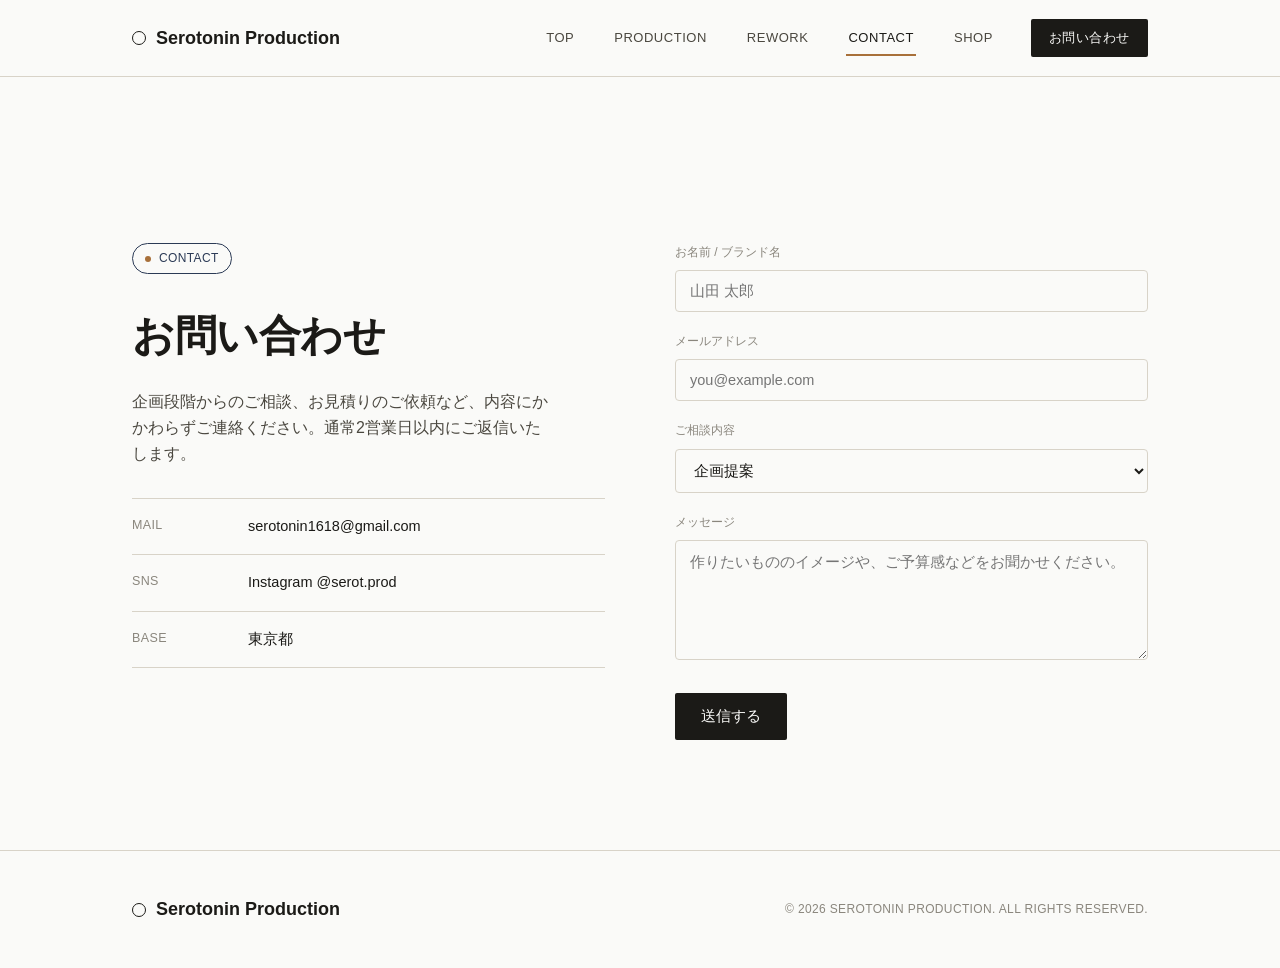
==== contact.html @ 428d6d1c "Add files via upload" ====
<!DOCTYPE html>
<html lang="ja">
<head>
<meta charset="UTF-8">
<meta name="viewport" content="width=device-width, initial-scale=1.0">
<title>CONTACT | Serotonin Production</title>
<link rel="stylesheet" href="style.css">
</head>
<body>

<header>
  <nav class="wrap">
    <a href="index.html" class="logo"><span class="hole"></span>Serotonin Production</a>
    <div class="navlinks">
      <a href="index.html">TOP</a>
      <a href="production.html">PRODUCTION</a>
      <a href="rework.html">REWORK</a>
      <a href="contact.html" class="active">CONTACT</a>
      <a href="shop.html">SHOP</a>
      <a href="contact.html" class="cta">お問い合わせ</a>
    </div>
  </nav>
</header>

<main>

  <section style="padding-bottom:110px;">
    <div class="wrap contact-grid">
      <div>
        <span class="eyebrow mono">CONTACT</span>
        <h2>お問い合わせ</h2>
        <p>企画段階からのご相談、お見積りのご依頼など、内容にかかわらずご連絡ください。通常2営業日以内にご返信いたします。</p>

        <div class="info-row"><span class="mono">MAIL</span><span>serotonin1618@gmail.com</span></div>
        <div class="info-row"><span class="mono">SNS</span><span>Instagram @serot.prod</span></div>
        <div class="info-row"><span class="mono">BASE</span><span>東京都</span></div>
      </div>

      <form action="https://formsubmit.co/serotonin1618@gmail.com" method="POST">
        <input type="hidden" name="_subject" value="【HPより】お問い合わせがありました">
        <input type="hidden" name="_template" value="table">
        <input type="hidden" name="_captcha" value="false">
        <input type="hidden" name="_next" value="thanks.html">
        <input type="text" name="_honey" style="display:none">

        <div class="field">
          <label>お名前 / ブランド名</label>
          <input type="text" name="お名前" placeholder="山田 太郎" required>
        </div>
        <div class="field">
          <label>メールアドレス</label>
          <input type="email" name="メールアドレス" placeholder="you@example.com" required>
        </div>
        <div class="field">
          <label>ご相談内容</label>
          <select name="ご相談内容">
            <option>企画提案</option>
            <option>デザイン</option>
            <option>加工</option>
            <option>生産進行管理</option>
            <option>フルパッケージ</option>
            <option>REWORK(個人の服のリメイク)</option>
            <option>まだ決まっていない</option>
          </select>
        </div>
        <div class="field">
          <label>メッセージ</label>
          <textarea name="メッセージ" placeholder="作りたいもののイメージや、ご予算感などをお聞かせください。"></textarea>
        </div>
        <button type="submit" class="btn btn-primary">送信する</button>
      </form>
    </div>
  </section>

</main>

<footer>
  <div class="wrap">
    <div class="logo"><span class="hole"></span>Serotonin Production</div>
    <span class="mono">© 2026 Serotonin Production. ALL RIGHTS RESERVED.</span>
  </div>
</footer>

</body>
</html>
---- style.css ----
:root{
    --paper:#FAFAF8;
    --paper-alt:#F1F0EB;
    --ink:#1B1A17;
    --ink-soft:#4A473F;
    --indigo:#2B3A55;
    --indigo-soft:#3F5276;
    --rust:#A8703A;
    --gray:#8A867D;
    --line:#D8D3C8;
    --radius:2px;
  }
  *{box-sizing:border-box;margin:0;padding:0;}
  html{scroll-behavior:smooth;}
  body{
    background:var(--paper);
    color:var(--ink);
    font-family:'Helvetica Neue',Helvetica,Arial,sans-serif;
    -webkit-font-smoothing:antialiased;
    line-height:1.6;
  }
  h1,h2,h3,.display{
    font-family:'Helvetica Neue',Helvetica,Arial,sans-serif;
    font-weight:700;
    letter-spacing:-0.01em;
  }
  .mono{
    font-family:'Helvetica Neue',Helvetica,Arial,sans-serif;
    font-weight:500;
    letter-spacing:0.03em;
    text-transform:uppercase;
    font-size:12px;
  }
  a{color:inherit;text-decoration:none;}
  .wrap{max-width:1080px;margin:0 auto;padding:0 32px;}

  /* ---------- NAV ---------- */
  header{
    position:sticky;top:0;z-index:50;
    background:rgba(250,250,248,0.92);
    backdrop-filter:blur(6px);
    border-bottom:1px solid var(--line);
  }
  nav.wrap{
    display:flex;align-items:center;justify-content:space-between;
    height:76px;
  }
  .logo{
    display:flex;align-items:center;gap:10px;
    font-family:'Helvetica Neue',Helvetica,Arial,sans-serif;
    font-weight:700;font-size:18px;
  }
  .logo .hole{
    width:14px;height:14px;border-radius:50%;
    border:1.5px solid var(--ink);
    background:var(--paper);
  }
  .logo-img{
    height:20px;width:auto;display:block;
  }
  .navlinks{display:flex;gap:36px;align-items:center;}
  .navlinks a{
    background:none;border:none;cursor:pointer;
    font-family:'Helvetica Neue',Helvetica,Arial,sans-serif;
    font-size:13px;letter-spacing:0.04em;
    color:var(--ink-soft);
    padding:6px 2px;position:relative;
  }
  .navlinks a.active{color:var(--ink);}
  .navlinks a.active::after{
    content:'';position:absolute;left:0;right:0;bottom:-2px;height:2px;background:var(--rust);
  }
  .navlinks .cta{
    background:var(--ink);color:var(--paper);
    padding:9px 18px;border-radius:var(--radius);
    font-weight:500;
  }

  /* ---------- PAGES ---------- */
  section{padding:96px 0;}
  .section-alt{background:var(--paper-alt);}

  /* ---------- HERO ---------- */
  .hero{padding:110px 0 90px;border-bottom:1px solid var(--line);position:relative;overflow:hidden;}
  .eyebrow{
    display:inline-flex;align-items:center;gap:8px;
    font-family:'Helvetica Neue',Helvetica,Arial,sans-serif;font-size:12px;
    color:var(--indigo);border:1px solid var(--indigo);
    padding:5px 12px;border-radius:20px;margin-bottom:28px;
  }
  .eyebrow::before{content:'';width:6px;height:6px;background:var(--rust);border-radius:50%;}
  .hero h1{
    font-size:clamp(36px,5.4vw,64px);
    font-weight:700;line-height:1.15;max-width:820px;
    margin-bottom:26px;
  }
  .hero h1 em{font-style:normal;color:var(--indigo);}
  .hero p.lead{
    font-size:18px;color:var(--ink-soft);max-width:520px;margin-bottom:40px;
  }
  .btnrow{display:flex;gap:16px;flex-wrap:wrap;}
  .btn{
    display:inline-block;padding:14px 26px;border-radius:var(--radius);
    font-weight:500;font-size:15px;transition:all .15s ease;
  }
  .btn-primary{background:var(--ink);color:var(--paper);}
  .btn-primary:hover{background:var(--indigo);}
  .btn-outline{border:1px solid var(--ink);color:var(--ink);}
  .btn-outline:hover{background:var(--ink);color:var(--paper);}

  /* ---------- SECTION HEADS ---------- */
  .sec-head{margin-bottom:56px;max-width:640px;}
  .sec-num{font-family:'Helvetica Neue',Helvetica,Arial,sans-serif;color:var(--rust);font-size:13px;margin-bottom:12px;display:block;}
  .sec-head h2{font-size:clamp(26px,3.4vw,38px);font-weight:700;}
  .sec-head p{color:var(--ink-soft);margin-top:14px;font-size:16px;}

  /* ---------- ABOUT (TOP) ---------- */
  .about-grid{display:grid;grid-template-columns:1.1fr 0.9fr;gap:64px;align-items:start;}
  .about-grid p{color:var(--ink-soft);margin-bottom:16px;font-size:16px;}
  .stat-list{border-top:1px solid var(--line);}
  .stat-row{
    display:flex;justify-content:space-between;padding:18px 0;
    border-bottom:1px solid var(--line);font-size:15px;
  }
  .stat-row span:first-child{color:var(--gray);font-family:'Helvetica Neue',Helvetica,Arial,sans-serif;font-size:13px;}
  .stat-row span:last-child{font-weight:500;}

  /* ---------- SERVICE CARDS (grid on TOP) ---------- */
  .card-grid{display:grid;grid-template-columns:repeat(3,1fr);gap:24px;}
  .service-card{
    background:var(--paper);border:1px solid var(--line);border-radius:6px;
    padding:28px 24px;position:relative;
    transition:border-color .15s ease, transform .15s ease;
  }
  .service-card:hover{border-color:var(--ink);transform:translateY(-3px);}
  .service-card .mono{font-size:12px;color:var(--rust);display:block;margin-bottom:14px;}
  .service-card h3{font-size:19px;margin-bottom:10px;font-weight:700;}
  .service-card p{font-size:14.5px;color:var(--ink-soft);}

  /* ---------- PROCESS (mono ticket style) ---------- */
  .process-list{border-top:1px solid var(--ink);}
  .process-item{
    display:grid;grid-template-columns:70px 1fr;gap:24px;
    padding:26px 0;border-bottom:1px solid var(--line);
  }
  .process-item .mono{color:var(--indigo);font-size:14px;padding-top:2px;}
  .process-item h4{font-size:17px;margin-bottom:6px;font-weight:700;}
  .process-item p{color:var(--ink-soft);font-size:14.5px;max-width:520px;}

  /* ---------- CTA BAND ---------- */
  .cta-band{
    background:var(--ink);color:var(--paper);text-align:center;
    padding:90px 0;
  }
  .cta-band h2{font-size:clamp(24px,3.6vw,36px);margin-bottom:20px;}
  .cta-band p{color:#C9C6BC;margin-bottom:34px;font-size:16px;}
  .cta-band .btn-primary{background:var(--paper);color:var(--ink);}
  .cta-band .btn-primary:hover{background:var(--rust);color:var(--paper);}

  /* ---------- SERVICE PAGE ---------- */
  .service-page-head{padding-top:70px;padding-bottom:20px;}
  .service-detail{
    display:grid;grid-template-columns:120px 1fr;gap:40px;
    padding:44px 0;border-bottom:1px solid var(--line);
  }
  .service-detail:first-of-type{border-top:1px solid var(--ink);}
  .sd-num{font-family:'Helvetica Neue',Helvetica,Arial,sans-serif;font-size:14px;color:var(--gray);}
  .sd-num .code{display:block;font-size:26px;color:var(--ink);margin-top:6px;font-weight:500;}
  .service-detail h3{font-size:23px;margin-bottom:14px;font-weight:700;}
  .service-detail .desc{color:var(--ink-soft);margin-bottom:18px;max-width:560px;}
  .bullet-list{list-style:none;}
  .bullet-list li{
    padding-left:20px;position:relative;font-size:14.5px;color:var(--ink-soft);
    margin-bottom:8px;
  }
  .bullet-list li::before{
    content:'';position:absolute;left:0;top:9px;width:8px;height:1.5px;background:var(--rust);
  }
  .scene{
    margin-top:18px;font-family:'Helvetica Neue',Helvetica,Arial,sans-serif;font-size:12.5px;
    color:var(--indigo);background:var(--paper-alt);
    display:inline-block;padding:8px 14px;border-radius:20px;
  }

  .fit-grid{display:grid;grid-template-columns:repeat(2,1fr);gap:16px;}
  .fit-item{
    border:1px solid var(--line);border-radius:6px;padding:20px;
    font-size:14.5px;color:var(--ink-soft);
    display:flex;gap:12px;align-items:flex-start;
  }
  .fit-item .mark{color:var(--rust);font-family:'Helvetica Neue',Helvetica,Arial,sans-serif;font-weight:500;}

  /* ---------- CONTACT PAGE ---------- */
  .contact-grid{display:grid;grid-template-columns:1fr 1fr;gap:70px;padding-top:70px;}
  .contact-grid h2{font-size:clamp(28px,3.8vw,42px);margin-bottom:20px;}
  .contact-grid > div:first-child p{color:var(--ink-soft);margin-bottom:32px;max-width:420px;}
  .info-row{display:flex;gap:16px;padding:16px 0;border-top:1px solid var(--line);font-size:14.5px;}
  .info-row:last-child{border-bottom:1px solid var(--line);}
  .info-row .mono{color:var(--gray);width:100px;flex-shrink:0;font-size:12.5px;}

  form{display:flex;flex-direction:column;gap:20px;}
  .field label{
    display:block;font-family:'Helvetica Neue',Helvetica,Arial,sans-serif;font-size:12px;
    color:var(--gray);margin-bottom:8px;
  }
  .field input,.field textarea,.field select{
    width:100%;border:1px solid var(--line);border-radius:4px;
    padding:12px 14px;font-family:'Helvetica Neue',Helvetica,Arial,sans-serif;font-size:14.5px;
    background:var(--paper);color:var(--ink);
  }
  .field input:focus,.field textarea:focus,.field select:focus{
    outline:none;border-color:var(--indigo);
  }
  .field textarea{min-height:120px;resize:vertical;}
  form .btn-primary{align-self:flex-start;border:none;cursor:pointer;margin-top:6px;}

  /* ---------- FOOTER ---------- */
  footer{border-top:1px solid var(--line);padding:44px 0;}
  footer .wrap{display:flex;justify-content:space-between;align-items:center;flex-wrap:wrap;gap:16px;}
  footer .mono{font-size:12px;color:var(--gray);}

  /* ---------- SHOP ---------- */
  .shop-grid{
    display:grid;grid-template-columns:repeat(3,1fr);gap:28px 24px;
  }
  .product-card{
    border:1px solid var(--line);border-radius:6px;overflow:hidden;
    background:var(--paper);transition:border-color .15s ease, transform .15s ease;
  }
  .product-card:hover{border-color:var(--ink);transform:translateY(-3px);}
  .product-card a{display:block;}
  .product-thumb{
    width:100%;aspect-ratio:1/1;overflow:hidden;background:var(--paper-alt);
  }
  .product-thumb img{width:100%;height:100%;object-fit:cover;display:block;}
  .product-info{padding:16px 18px 20px;}
  .product-info .mono{font-size:11px;color:var(--rust);margin-bottom:6px;display:block;}
  .product-info h3{font-size:16.5px;font-weight:700;margin-bottom:6px;}
  .product-info .spec{font-size:12.5px;color:var(--ink-soft);line-height:1.5;margin-bottom:10px;min-height:36px;}
  .product-info .price-row{display:flex;justify-content:space-between;align-items:center;}
  .product-info .price{font-size:15px;font-weight:700;}
  .product-info .stock{
    font-size:10.5px;color:var(--indigo);border:1px solid var(--indigo);
    padding:2px 8px;border-radius:10px;
  }
  .widget-grid{
    display:flex;flex-wrap:wrap;gap:24px;justify-content:flex-start;
  }
  .widget-card{
    border:1px solid var(--line);border-radius:6px;overflow:hidden;
    background:var(--paper-alt);transition:border-color .15s ease, transform .15s ease;
    line-height:0;
  }
  .widget-card:hover{border-color:var(--ink);transform:translateY(-3px);}
  .widget-card iframe{display:block;border:none;}

  @media(max-width:860px){
    .about-grid,.card-grid,.contact-grid,.fit-grid{grid-template-columns:1fr;}
    .navlinks{gap:18px;}
    section{padding:64px 0;}
    .service-detail{grid-template-columns:1fr;gap:14px;}
    .shop-grid{grid-template-columns:repeat(2,1fr);}
  }
  @media(max-width:520px){
    .shop-grid{grid-template-columns:1fr;}
  }
  @media (prefers-reduced-motion:reduce){
    .page{animation:none;}
    html{scroll-behavior:auto;}
  }
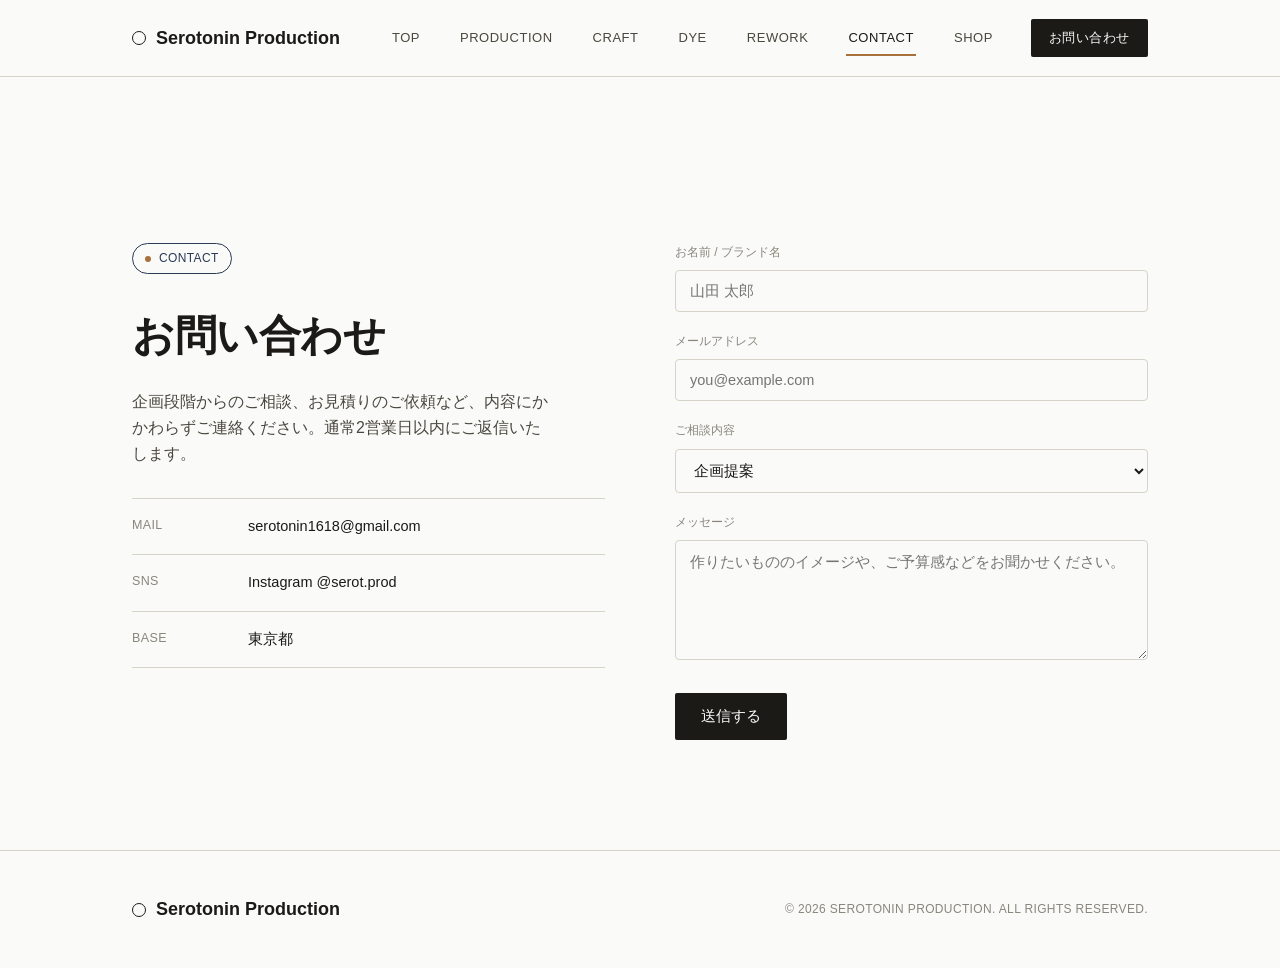
==== commit aec38d35: "Add files via upload" ====
--- a/contact.html
+++ b/contact.html
@@ -14,6 +14,8 @@
     <div class="navlinks">
       <a href="index.html">TOP</a>
       <a href="production.html">PRODUCTION</a>
+      <a href="craft.html">CRAFT</a>
+      <a href="dye.html">DYE</a>
       <a href="rework.html">REWORK</a>
       <a href="contact.html" class="active">CONTACT</a>
       <a href="shop.html">SHOP</a>
--- a/style.css
+++ b/style.css
@@ -112,6 +112,10 @@
   .sec-head{margin-bottom:56px;max-width:640px;}
   .sec-num{font-family:'Helvetica Neue',Helvetica,Arial,sans-serif;color:var(--rust);font-size:13px;margin-bottom:12px;display:block;}
   .sec-head h2{font-size:clamp(26px,3.4vw,38px);font-weight:700;}
+  .sec-head .jp-sub{
+    display:block;font-size:14px;font-weight:400;color:var(--gray);
+    margin-top:6px;letter-spacing:0.02em;
+  }
   .sec-head p{color:var(--ink-soft);margin-top:14px;font-size:16px;}
 
   /* ---------- ABOUT (TOP) ---------- */
@@ -183,6 +187,19 @@
   }
 
   .fit-grid{display:grid;grid-template-columns:repeat(2,1fr);gap:16px;}
+
+  /* ---------- CRAFT PORTFOLIO ---------- */
+  .craft-grid{display:grid;grid-template-columns:repeat(3,1fr);gap:20px;}
+  .craft-slot{
+    aspect-ratio:4/5;
+    border:1px dashed var(--line);
+    border-radius:4px;
+    background:var(--paper-alt);
+    display:flex;align-items:center;justify-content:center;
+    overflow:hidden;
+  }
+  .craft-slot img{width:100%;height:100%;object-fit:cover;display:block;}
+  .craft-slot .mono{color:var(--gray);font-size:11px;}
   .fit-item{
     border:1px solid var(--line);border-radius:6px;padding:20px;
     font-size:14.5px;color:var(--ink-soft);
@@ -255,7 +272,7 @@
   .widget-card iframe{display:block;border:none;}
 
   @media(max-width:860px){
-    .about-grid,.card-grid,.contact-grid,.fit-grid{grid-template-columns:1fr;}
+    .about-grid,.card-grid,.contact-grid,.fit-grid,.craft-grid{grid-template-columns:1fr;}
     .navlinks{gap:18px;}
     section{padding:64px 0;}
     .service-detail{grid-template-columns:1fr;gap:14px;}
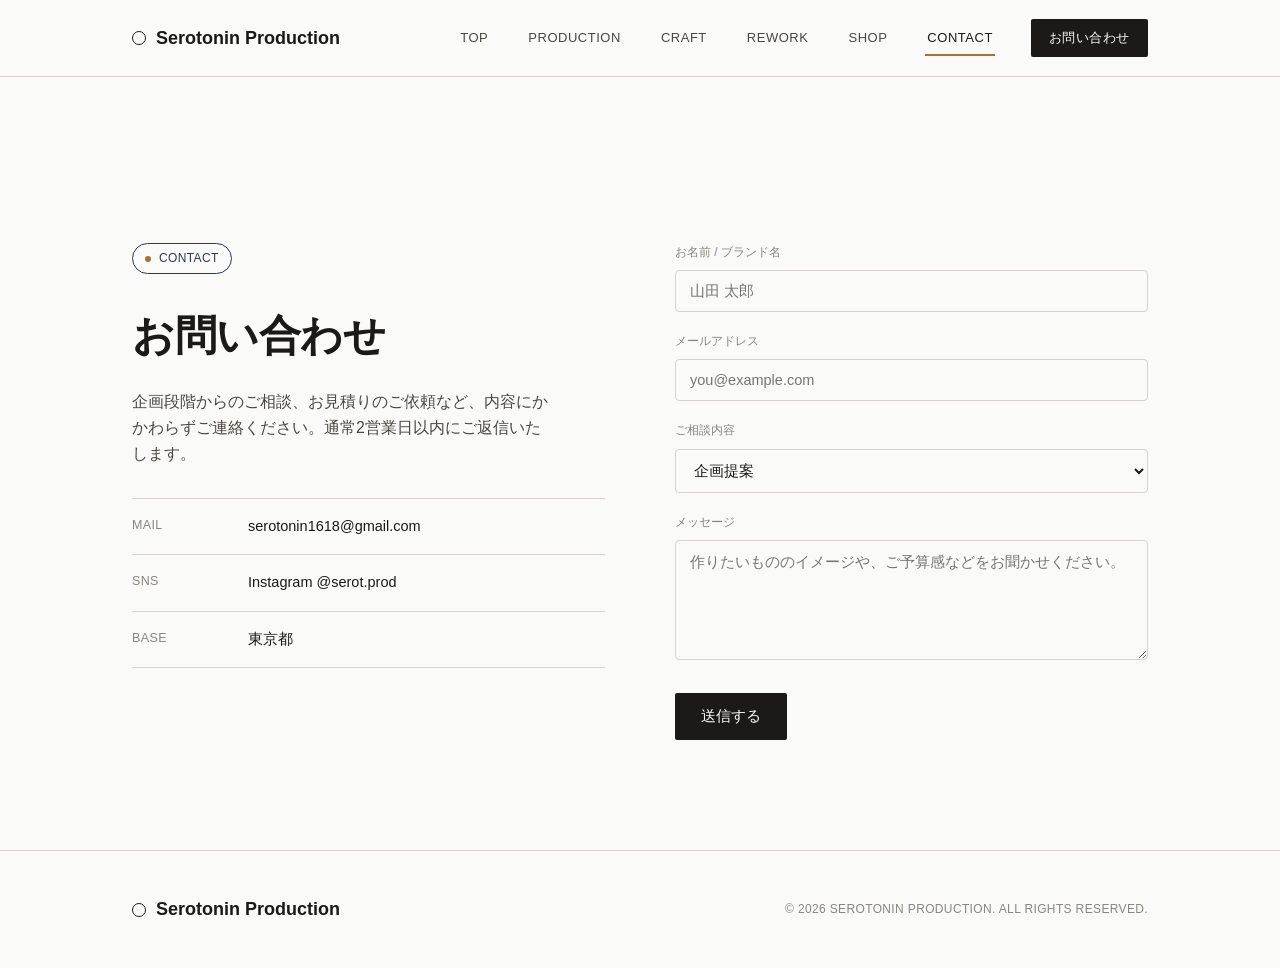
==== commit 772b7a5e: "Add files via upload" ====
--- a/contact.html
+++ b/contact.html
@@ -15,10 +15,9 @@
       <a href="index.html">TOP</a>
       <a href="production.html">PRODUCTION</a>
       <a href="craft.html">CRAFT</a>
-      <a href="dye.html">DYE</a>
       <a href="rework.html">REWORK</a>
+      <a href="shop.html">SHOP</a>
       <a href="contact.html" class="active">CONTACT</a>
-      <a href="shop.html">SHOP</a>
       <a href="contact.html" class="cta">お問い合わせ</a>
     </div>
   </nav>
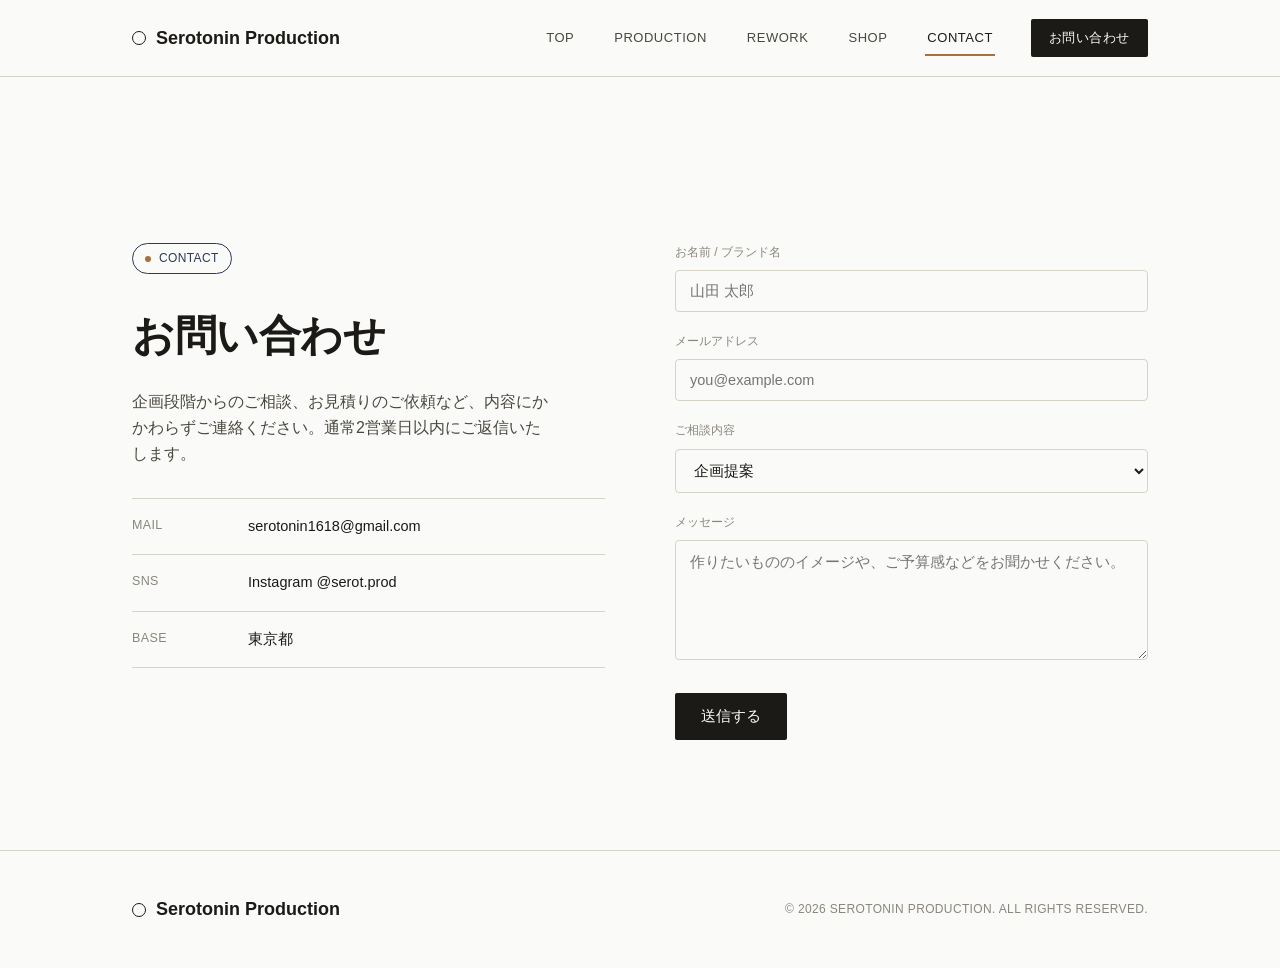
==== commit eb4e949e: "Add files via upload" ====
--- a/contact.html
+++ b/contact.html
@@ -14,7 +14,6 @@
     <div class="navlinks">
       <a href="index.html">TOP</a>
       <a href="production.html">PRODUCTION</a>
-      <a href="craft.html">CRAFT</a>
       <a href="rework.html">REWORK</a>
       <a href="shop.html">SHOP</a>
       <a href="contact.html" class="active">CONTACT</a>
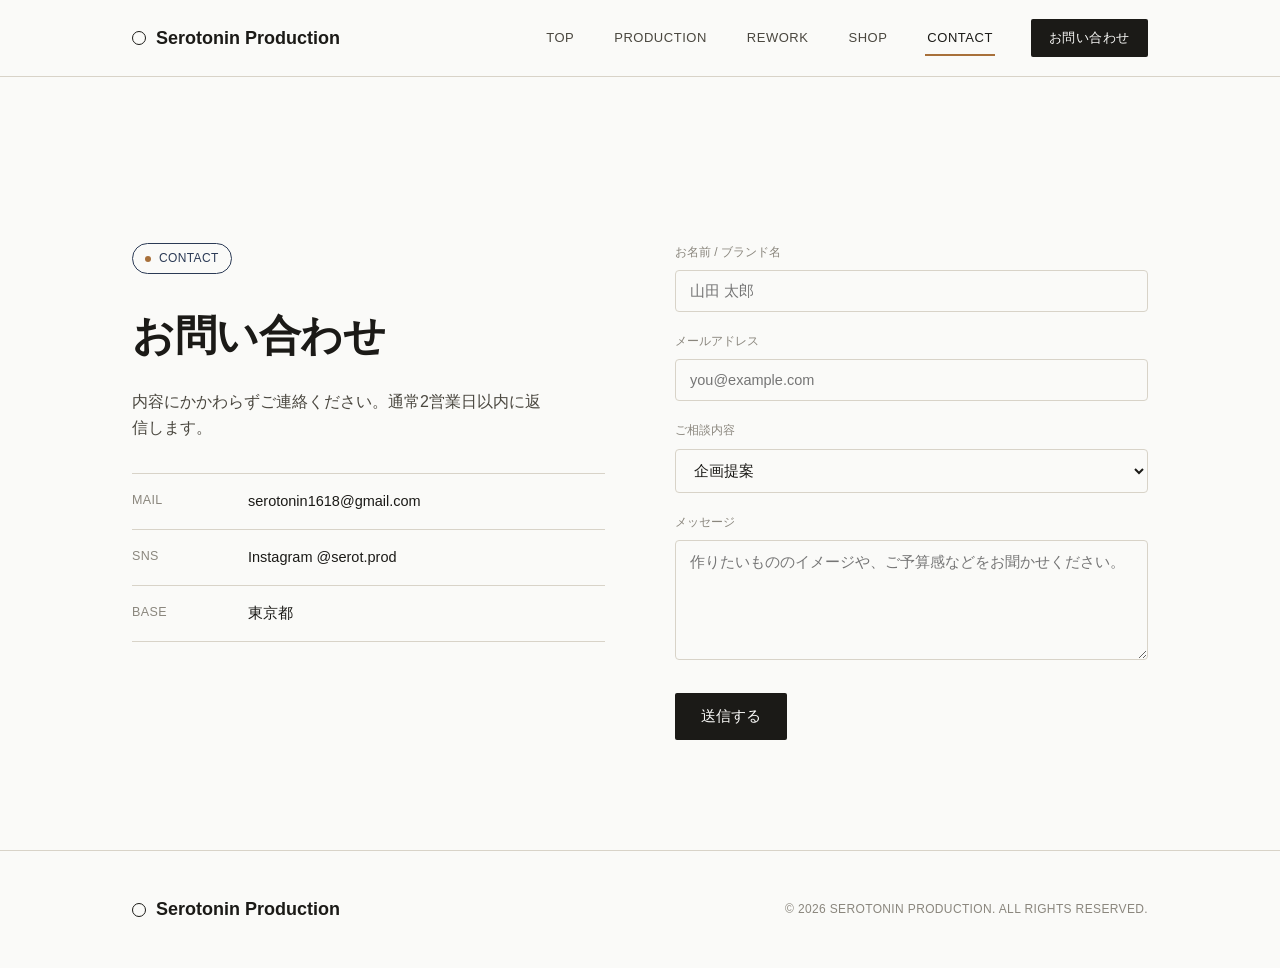
==== commit eacb87e9: "Add files via upload" ====
--- a/contact.html
+++ b/contact.html
@@ -29,7 +29,7 @@
       <div>
         <span class="eyebrow mono">CONTACT</span>
         <h2>お問い合わせ</h2>
-        <p>企画段階からのご相談、お見積りのご依頼など、内容にかかわらずご連絡ください。通常2営業日以内にご返信いたします。</p>
+        <p>内容にかかわらずご連絡ください。通常2営業日以内に返信します。</p>
 
         <div class="info-row"><span class="mono">MAIL</span><span>serotonin1618@gmail.com</span></div>
         <div class="info-row"><span class="mono">SNS</span><span>Instagram @serot.prod</span></div>
